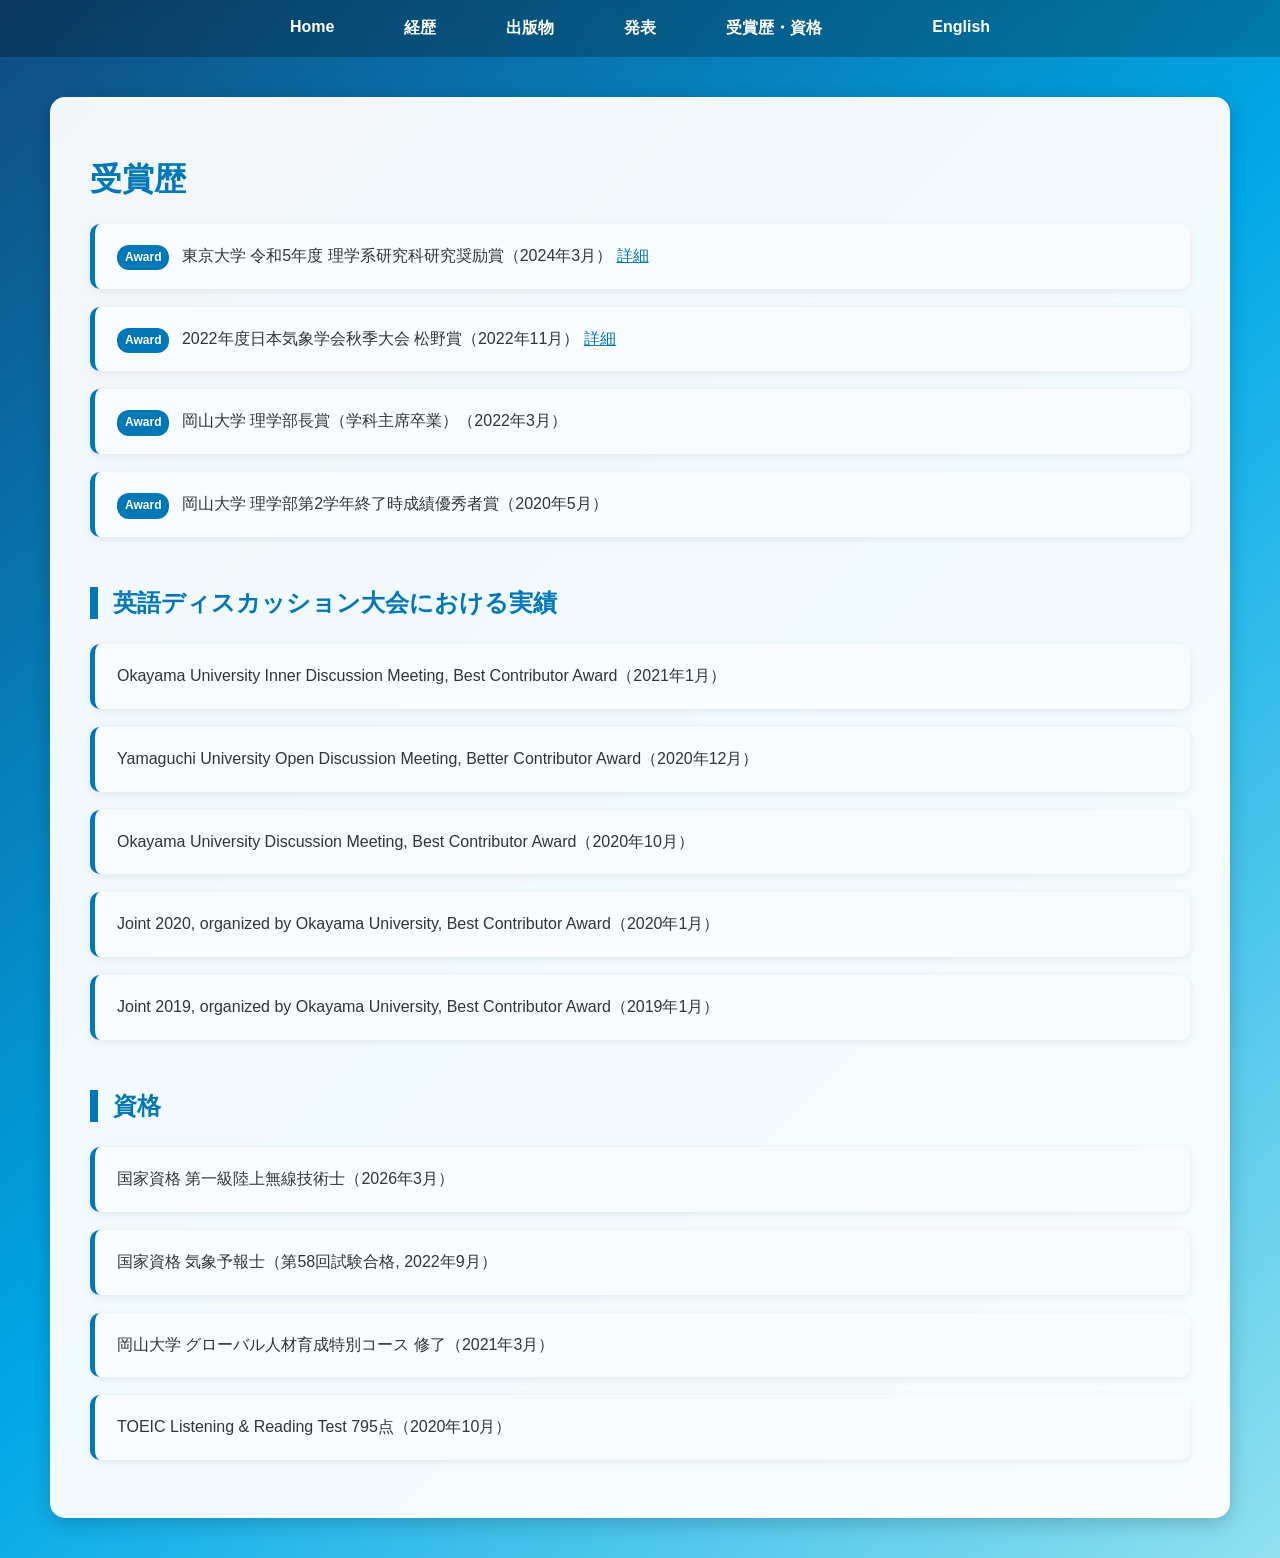
==== awards.html @ 167293c8 "Update awards.html" ====
<!DOCTYPE html>
<html lang="ja">
<head>
<meta charset="UTF-8">
<title>受賞歴・資格</title>

<link rel="stylesheet" href="style.css">
    
</head>

<body>

<nav>
<ul class="menu">
<li><a href="index.html">Home</a></li>
<li><a href="career.html">経歴</a></li>
<li><a href="publications.html">出版物</a></li>
<li><a href="presentations.html">発表</a></li>
<li><a href="awards.html">受賞歴・資格</a></li>
<li style="margin-left:40px;">
<a href="index_en.html">English</a>
</li>
</ul>
</nav>

<div class="container">

<h1>受賞歴</h1>

<ul class="award-list">

<li>
<span class="award-type">Award</span>
東京大学 令和5年度 理学系研究科研究奨励賞（2024年3月）
<a href="..." target="_blank">詳細</a>
</li>

<li>
<span class="award-type">Award</span>
2022年度日本気象学会秋季大会 松野賞（2022年11月）
<a href="https://www.metsoc.jp/2022/11/22/30577" target="_blank">詳細</a>
</li>

<li>
<span class="award-type">Award</span>
岡山大学 理学部長賞（学科主席卒業）（2022年3月）
</li>

<li>
<span class="award-type">Award</span>
岡山大学 理学部第2学年終了時成績優秀者賞（2020年5月）
</li>

</ul>

<h2>英語ディスカッション大会における実績</h2>

<ul class="award-list">

<li>Okayama University Inner Discussion Meeting, Best Contributor Award（2021年1月）</li>

<li>Yamaguchi University Open Discussion Meeting, Better Contributor Award（2020年12月）</li>

<li>Okayama University Discussion Meeting, Best Contributor Award（2020年10月）</li>

<li>Joint 2020, organized by Okayama University, Best Contributor Award（2020年1月）</li>

<li>Joint 2019, organized by Okayama University, Best Contributor Award（2019年1月）</li>

</ul>

<h2>資格</h2>

<ul class="award-list">

<li>国家資格 第一級陸上無線技術士（2026年3月）</li>
    
<li>国家資格 気象予報士（第58回試験合格, 2022年9月）</li>

<li>岡山大学 グローバル人材育成特別コース 修了（2021年3月）</li>

<li>TOEIC Listening & Reading Test 795点（2020年10月）</li>

</ul>

</div>

</body>
</html>
---- style.css ----
body {
    margin: 0;
    font-family: Arial, sans-serif;
    background: linear-gradient(135deg, #0f4c81, #00a8e8, #90e0ef);
    color: #333;
}

nav {
    background: rgba(0,0,0,0.25);
    backdrop-filter: blur(10px);
    position: sticky;
    top: 0;
    z-index: 100;
}

.menu {
    list-style: none;
    margin: 0;
    padding: 0;
    display: flex;
    justify-content: center;
}

.menu li {
    margin: 0;
}

.menu a {
    display: block;
    padding: 18px 35px;
    color: white;
    text-decoration: none;
    font-weight: bold;
}

.menu a:hover {
    background: rgba(255,255,255,0.2);
}

header {
    text-align: center;
    padding: 60px 20px;
    color: white;
}

header h1 {
    font-size: 3em;
    margin-bottom: 10px;
    color: white;
}

header p {
    font-size: 1.2em;
}

#news {
    max-width: 1100px;
    margin: 40px auto;
    background: rgba(255,255,255,0.95);
    padding: 30px;
    border-radius: 15px;
    box-shadow: 0 5px 20px rgba(0,0,0,0.2);
}

#news h2 {
    border-left: 8px solid #0077b6;
    padding-left: 15px;
    color: #0077b6;
}

#news ul {
    line-height: 1.8;
}

#news li {
    margin-bottom: 12px;
}

a {
    color: #0077b6;
}

a:hover {
    text-decoration: underline;
}

.container {
    max-width: 1100px;
    margin: 40px auto;
    background: rgba(255,255,255,0.95);
    padding: 40px;
    border-radius: 15px;
    box-shadow: 0 5px 20px rgba(0,0,0,0.2);
}

.container h1 {
    color: #0077b6;
}

.container h2 {
    border-left: 8px solid #0077b6;
    padding-left: 15px;
    color: #0077b6;
    margin-top: 50px;
    margin-bottom: 25px;
}

.timeline {
    list-style: none;
    padding: 0;
    margin: 0;
    position: relative;
}

.timeline::before {
    content: "";
    position: absolute;
    left: 14px;
    top: 0;
    bottom: 0;
    width: 3px;
    background: #90e0ef;
}

.timeline li {
    position: relative;
    margin-left: 40px;
    margin-bottom: 25px;
    padding: 15px 20px;
    background: #f8fcff;
    border-radius: 10px;
    box-shadow: 0 2px 8px rgba(0,0,0,0.08);
}

.timeline li::before {
    content: "";
    position: absolute;
    left: -33px;
    top: 22px;
    width: 12px;
    height: 12px;
    background: #0077b6;
    border-radius: 50%;
}

.period {
    font-weight: bold;
    color: #0077b6;
}

.lab-box {
    background: white;
    border: 1px solid #d7e9f3;
    border-left: 6px solid #0077b6;
    padding: 20px;
    margin-bottom: 20px;
    border-radius: 12px;
    box-shadow: 0 3px 12px rgba(0,0,0,0.08);
    transition: transform 0.2s;
}

.lab-box:hover {
    transform: translateY(-2px);
}

.page-header {
    text-align: center;
    color: white;
    padding: 50px 20px 30px;
}

.page-header h1 {
    color: white;
    font-size: 3rem;
    margin-bottom: 10px;
}

.page-header p {
    font-size: 1.1rem;
    opacity: 0.95;
}

.publication-list {
    list-style: none;
    padding: 0;
}

.publication-list li {
    background: #f8fcff;
    border-left: 5px solid #0077b6;
    border-radius: 10px;
    padding: 18px 22px;
    margin-bottom: 18px;
    box-shadow: 0 2px 8px rgba(0,0,0,0.08);
    line-height: 1.8;
}

.me {
    font-weight: bold;
    color: #005f99;
}

.publication-list a {
    display: inline-block;
    margin-top: 8px;
    padding: 4px 12px;
    background: #0077b6;
    color: white;
    text-decoration: none;
    border-radius: 20px;
    font-size: 0.9em;
}

.publication-list a:hover {
    background: #005f99;
    text-decoration: none;
}

.status-review {
    background: #fff3cd;
    color: #856404;
    padding: 4px 10px;
    border-radius: 20px;
    font-size: 0.85em;
    font-weight: bold;
}

.award-list {
    list-style: none;
    padding: 0;
}

.award-list li {
    background: #f8fcff;
    border-left: 5px solid #0077b6;
    border-radius: 10px;
    padding: 18px 22px;
    margin-bottom: 18px;
    box-shadow: 0 2px 8px rgba(0,0,0,0.08);
    line-height: 1.8;
}

.award-type {
    display: inline-block;
    font-size: 0.75em;
    font-weight: bold;
    color: white;
    background: #0077b6;
    padding: 2px 8px;
    border-radius: 12px;
    margin-right: 8px;
}

.lab-box p {
    margin: 0 0 12px 0;
    line-height: 1.8;
}

.research-box {
    background: linear-gradient(135deg, #f8fcff, #ffffff);
    border-left: 6px solid #0077b6;
    padding: 22px;
    border-radius: 12px;
    box-shadow: 0 3px 12px rgba(0,0,0,0.08);
}
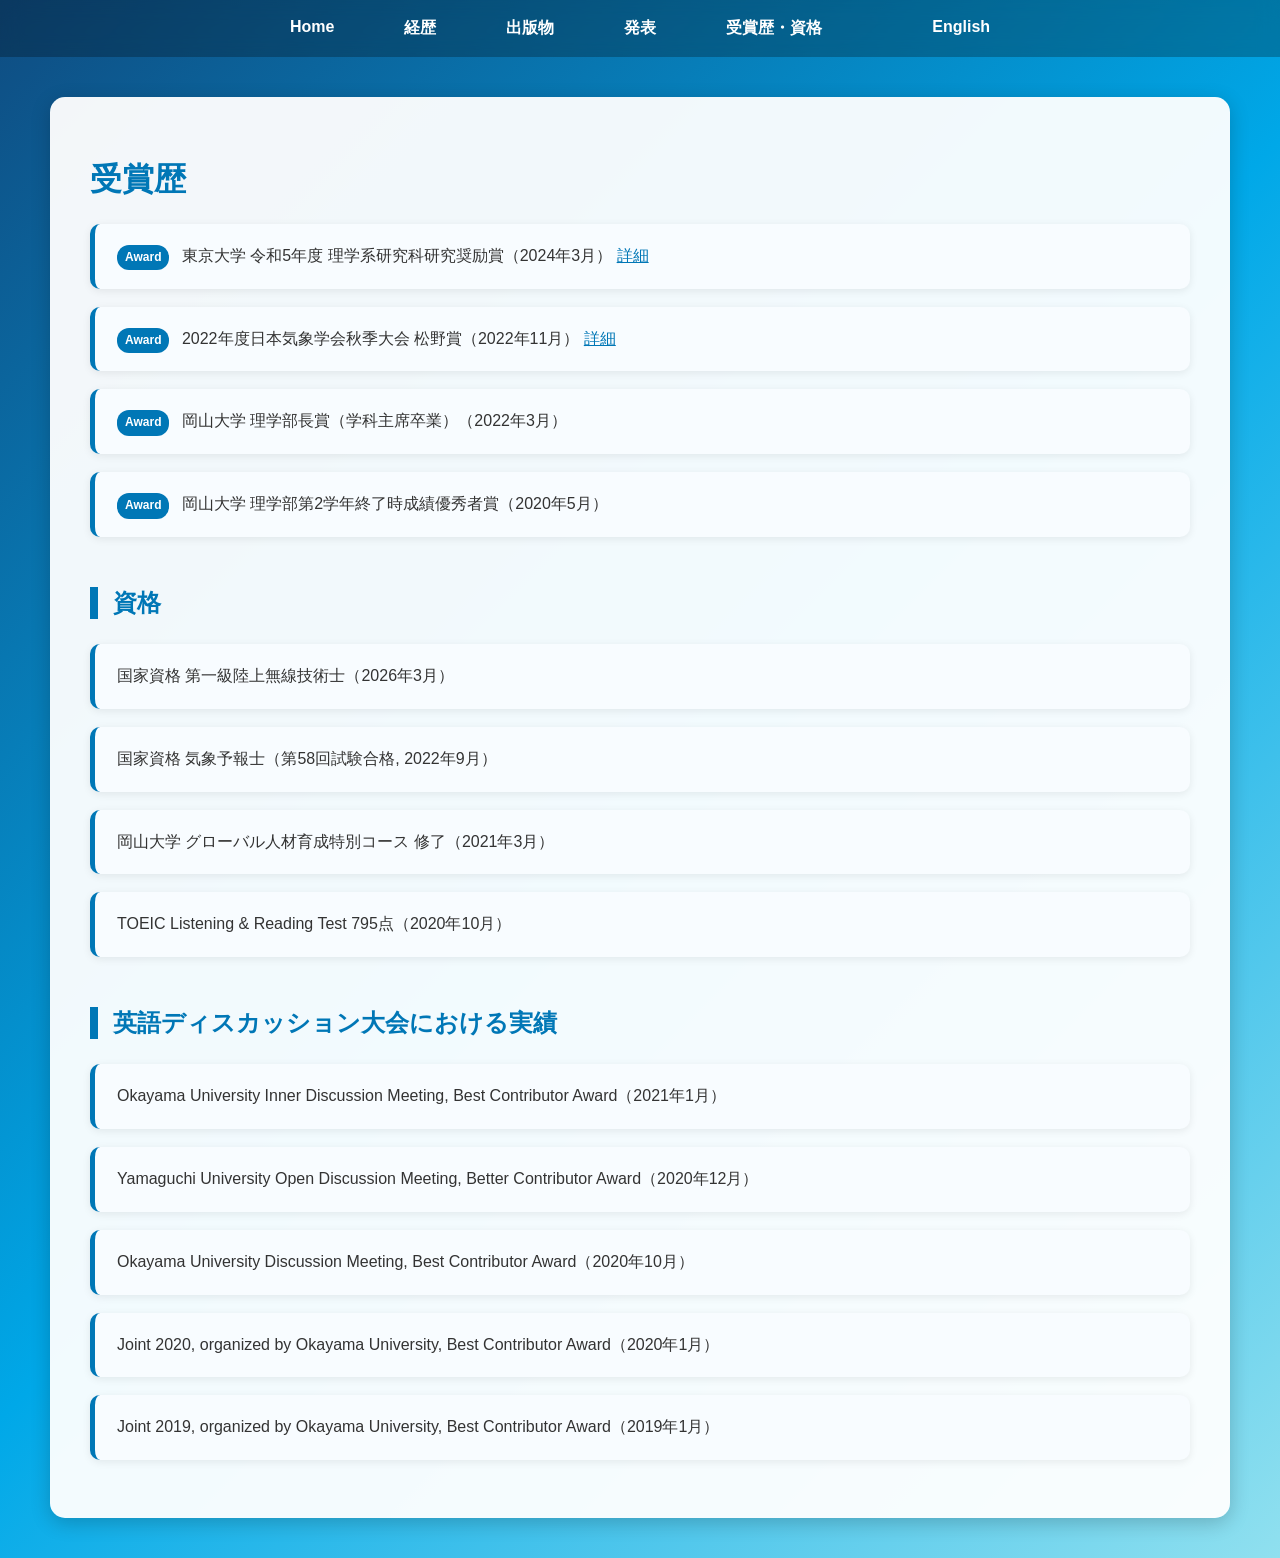
==== commit d65d8634: "Update awards.html" ====
--- a/awards.html
+++ b/awards.html
@@ -53,6 +53,22 @@
 
 </ul>
 
+
+<h2>資格</h2>
+
+<ul class="award-list">
+
+<li>国家資格 第一級陸上無線技術士（2026年3月）</li>
+    
+<li>国家資格 気象予報士（第58回試験合格, 2022年9月）</li>
+
+<li>岡山大学 グローバル人材育成特別コース 修了（2021年3月）</li>
+
+<li>TOEIC Listening & Reading Test 795点（2020年10月）</li>
+
+</ul>
+
+
 <h2>英語ディスカッション大会における実績</h2>
 
 <ul class="award-list">
@@ -69,20 +85,6 @@
 
 </ul>
 
-<h2>資格</h2>
-
-<ul class="award-list">
-
-<li>国家資格 第一級陸上無線技術士（2026年3月）</li>
-    
-<li>国家資格 気象予報士（第58回試験合格, 2022年9月）</li>
-
-<li>岡山大学 グローバル人材育成特別コース 修了（2021年3月）</li>
-
-<li>TOEIC Listening & Reading Test 795点（2020年10月）</li>
-
-</ul>
-
 </div>
 
 </body>
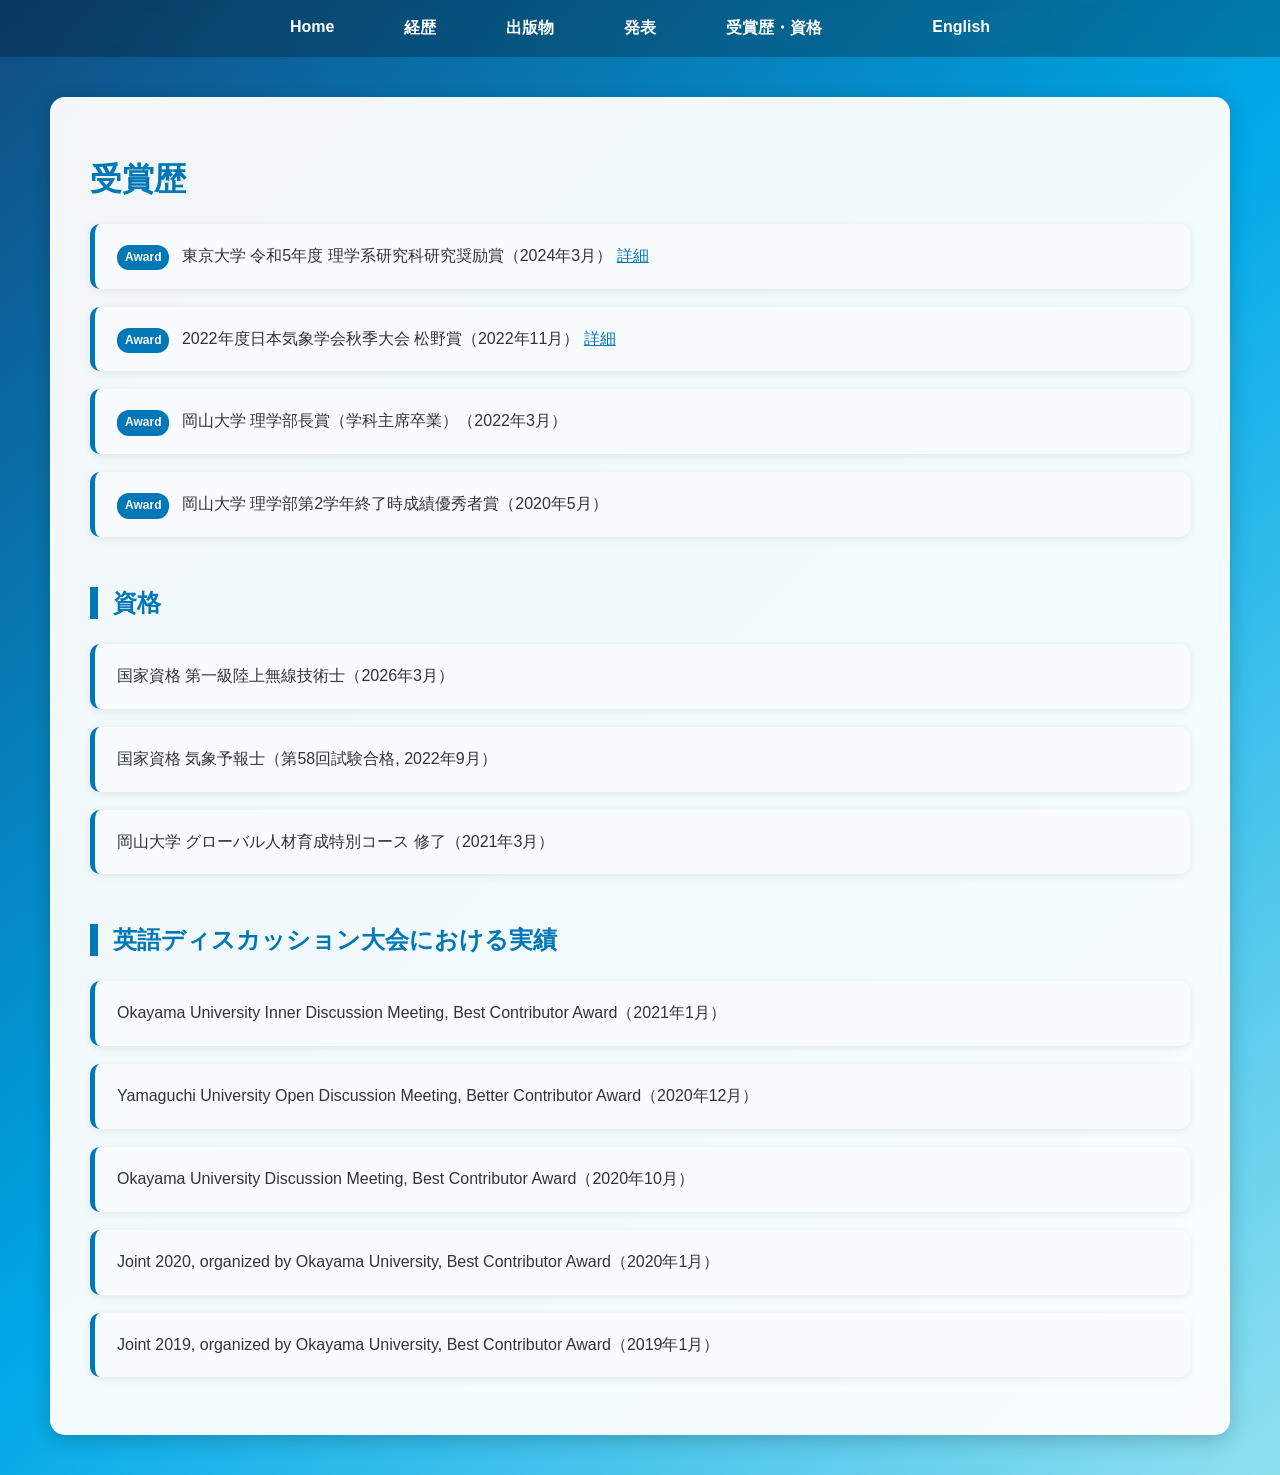
==== commit 52c2e93c: "Update awards.html" ====
--- a/awards.html
+++ b/awards.html
@@ -64,8 +64,6 @@
 
 <li>岡山大学 グローバル人材育成特別コース 修了（2021年3月）</li>
 
-<li>TOEIC Listening & Reading Test 795点（2020年10月）</li>
-
 </ul>
 
 
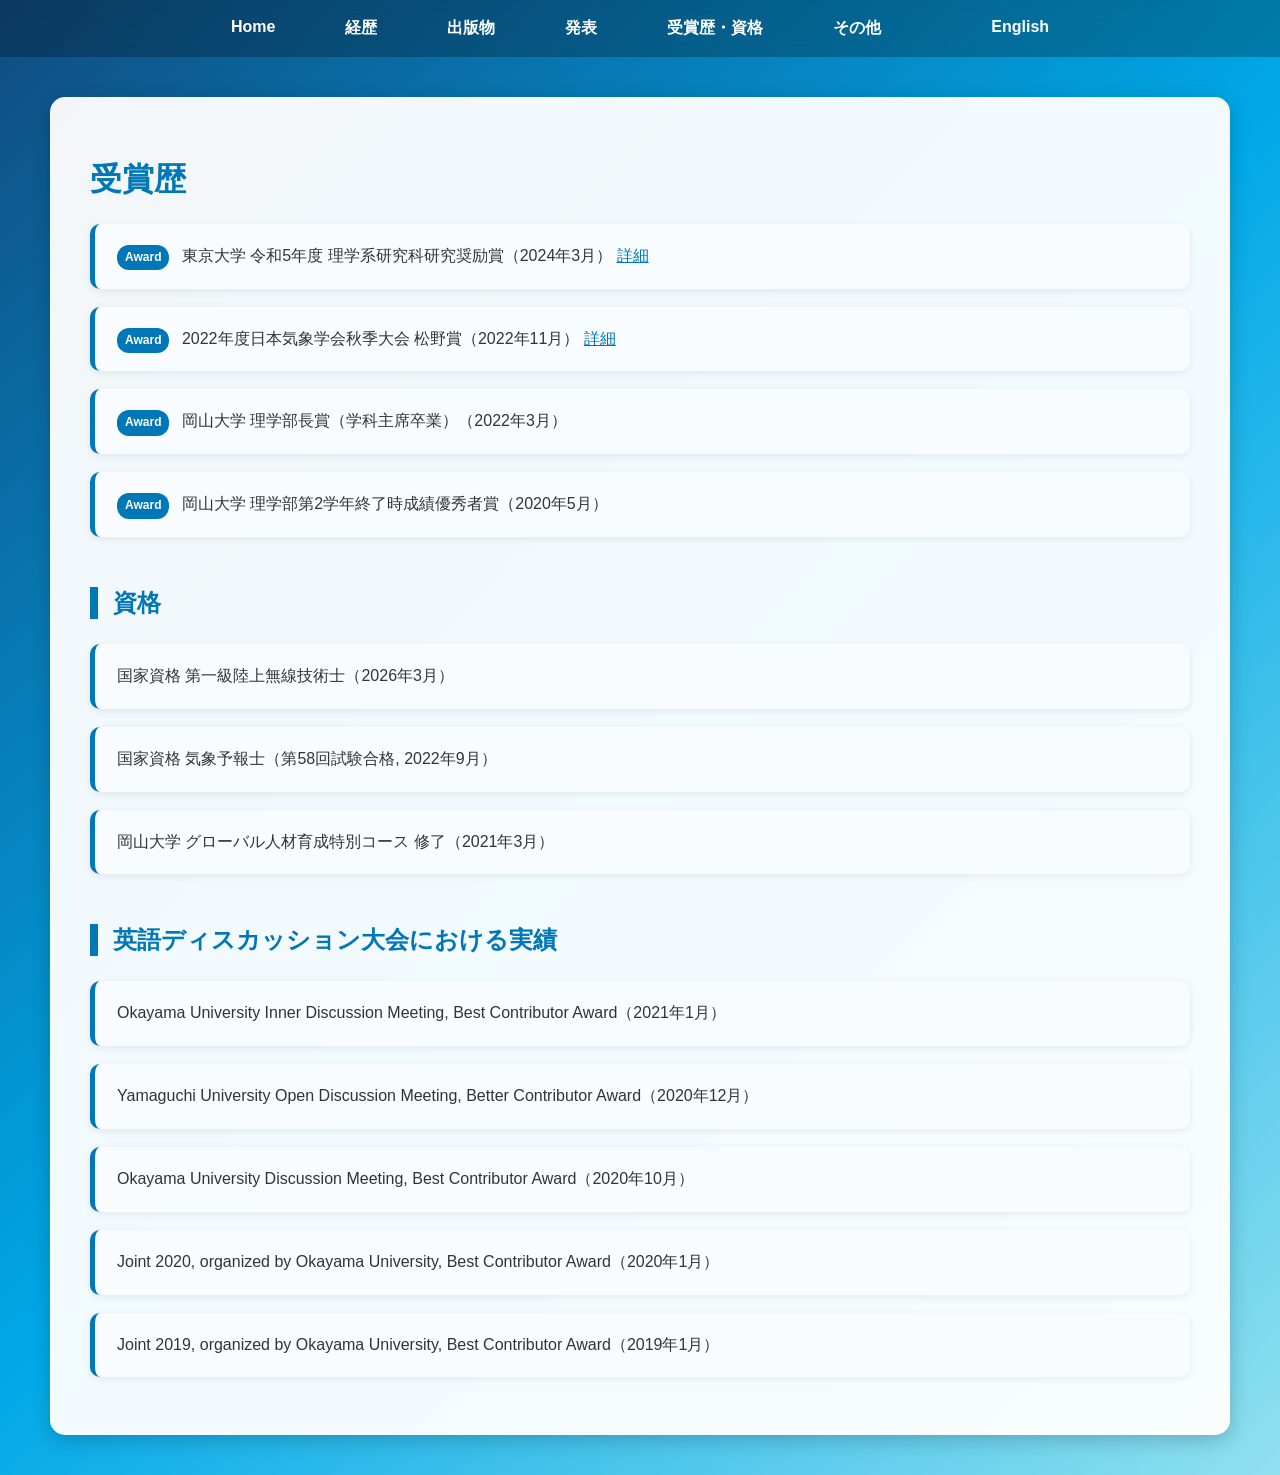
==== commit 4e85cdf8: "Update awards.html" ====
--- a/awards.html
+++ b/awards.html
@@ -17,6 +17,7 @@
 <li><a href="publications.html">出版物</a></li>
 <li><a href="presentations.html">発表</a></li>
 <li><a href="awards.html">受賞歴・資格</a></li>
+<li><a href="others.html">その他</a></li>
 <li style="margin-left:40px;">
 <a href="index_en.html">English</a>
 </li>
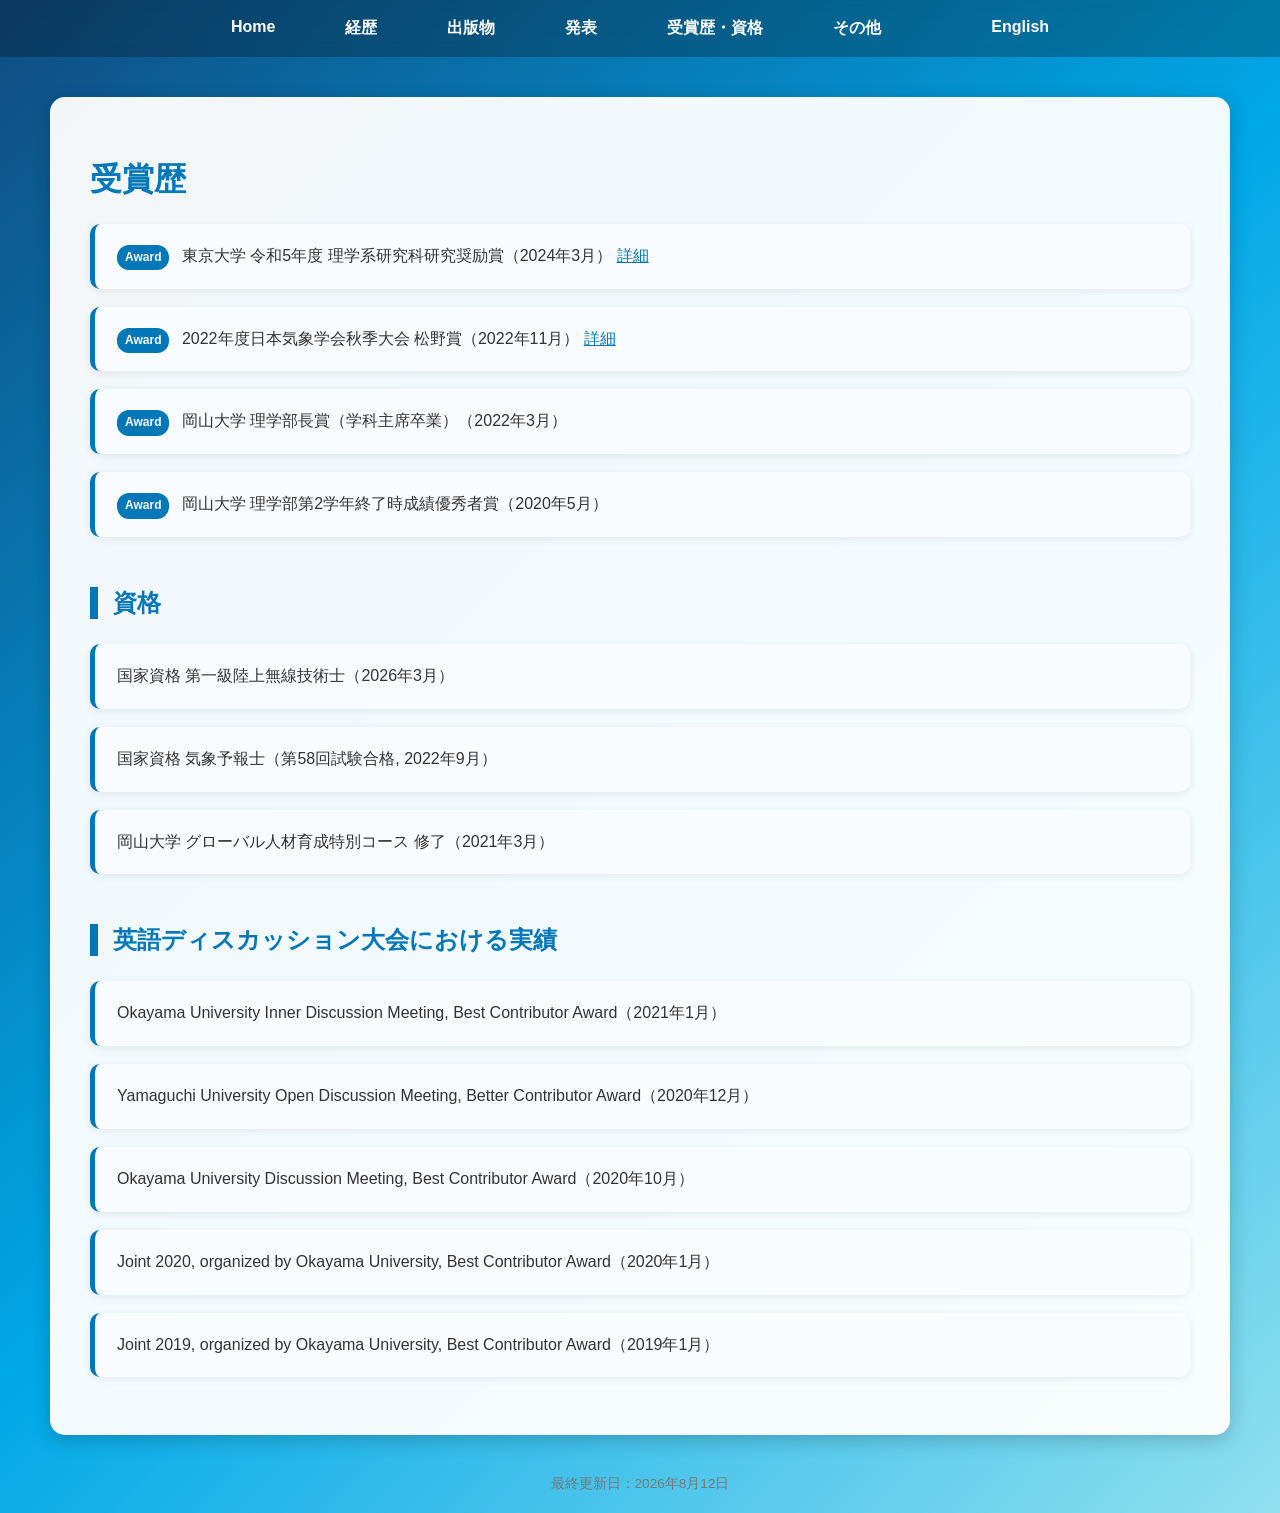
==== commit 696f62d5: "Update awards.html" ====
--- a/awards.html
+++ b/awards.html
@@ -86,5 +86,7 @@
 
 </div>
 
+<footer> <p>最終更新日：2026年8月12日</p> </footer>
+
 </body>
 </html>
--- a/style.css
+++ b/style.css
@@ -264,3 +264,5 @@
     border-radius: 12px;
     box-shadow: 0 3px 12px rgba(0,0,0,0.08);
 }
+
+footer { text-align: center; margin: 40px 0 20px; color: #777; font-size: 0.85em; }
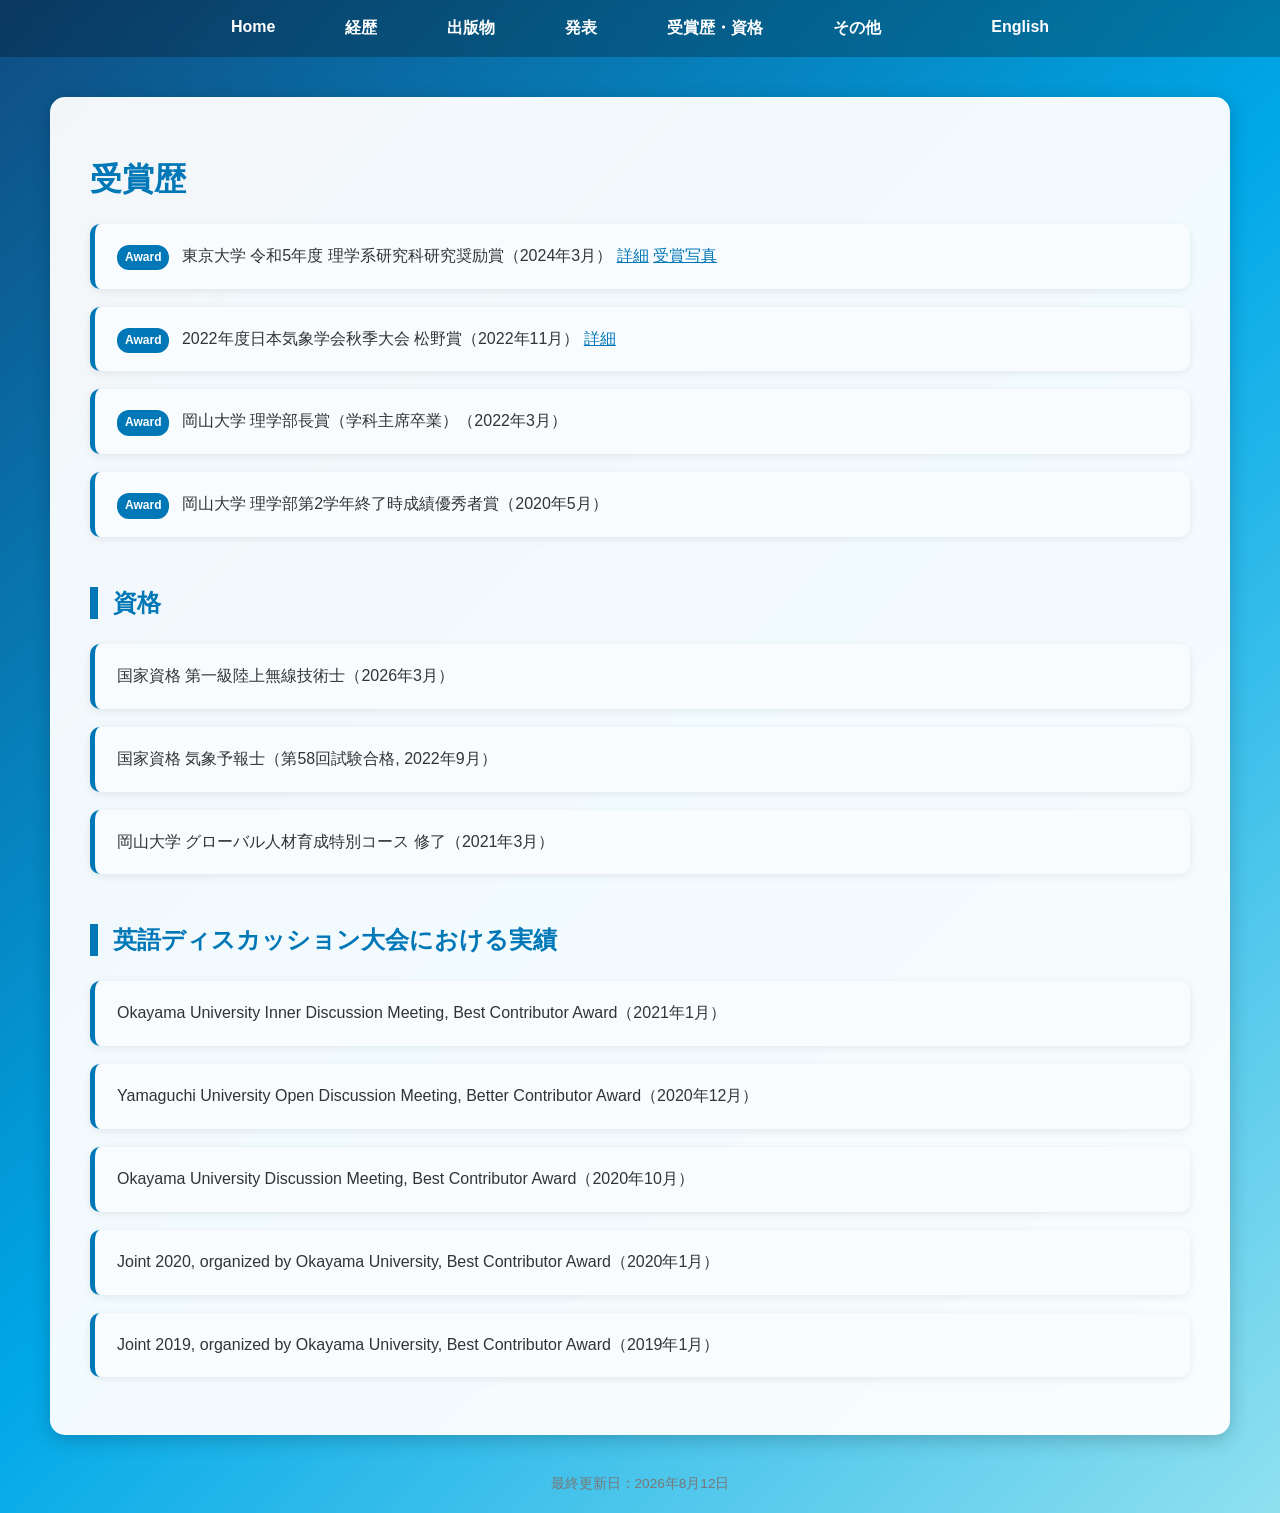
==== commit 7d32d79a: "Update awards.html" ====
--- a/awards.html
+++ b/awards.html
@@ -33,7 +33,8 @@
 <li>
 <span class="award-type">Award</span>
 東京大学 令和5年度 理学系研究科研究奨励賞（2024年3月）
-<a href="..." target="_blank">詳細</a>
+<a href="https://www.s.u-tokyo.ac.jp/ja/info/10252/" target="_blank">詳細</a>
+<a href="https://www.aori.u-tokyo.ac.jp/aori_news/information/2024/20240312.html" target="_blank">受賞写真</a>
 </li>
 
 <li>
--- a/style.css
+++ b/style.css
@@ -226,6 +226,18 @@
     font-weight: bold;
 }
 
+.status-scheduled {
+    display: inline-block;
+    margin-right: 8px;
+    padding: 3px 8px;
+    background: #fff3cd;
+    color: #856404;
+    border: 1px solid #ffe69c;
+    border-radius: 5px;
+    font-size: 0.8em;
+    font-weight: bold;
+}
+
 .award-list {
     list-style: none;
     padding: 0;
